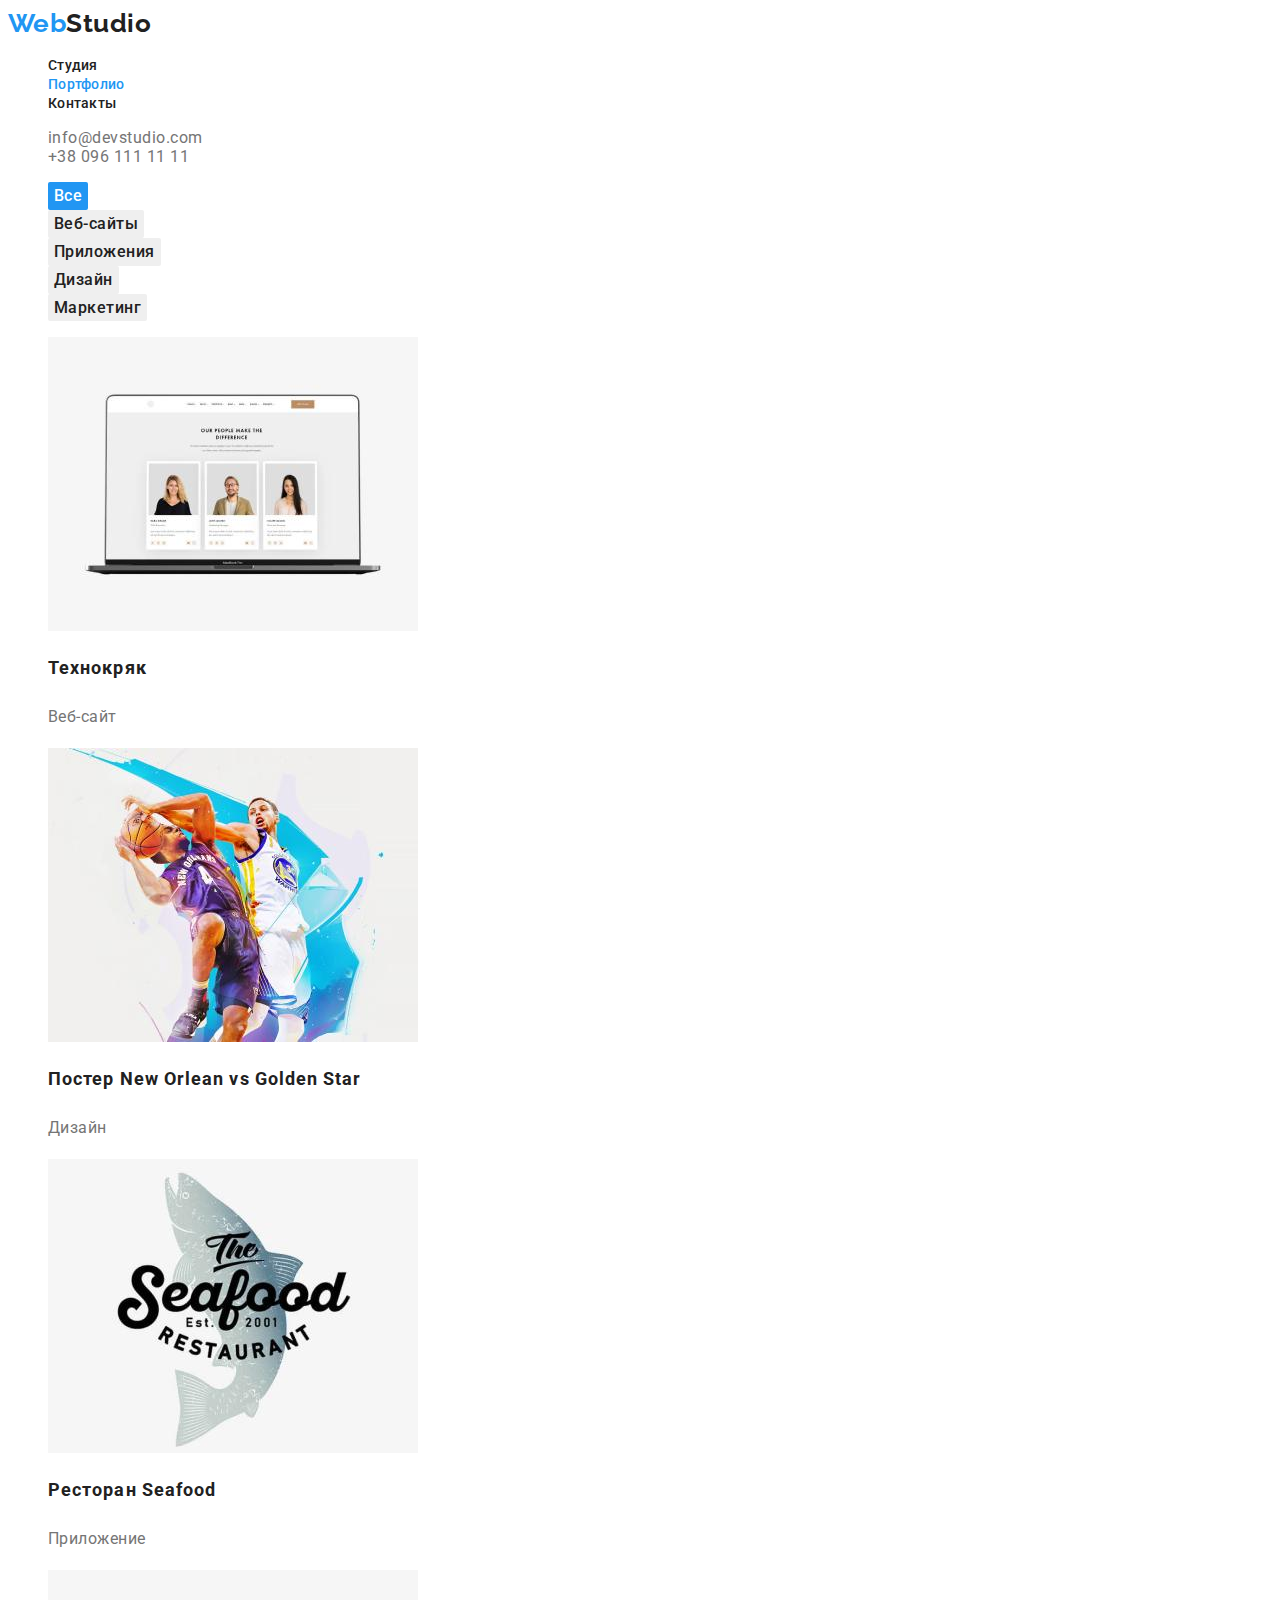
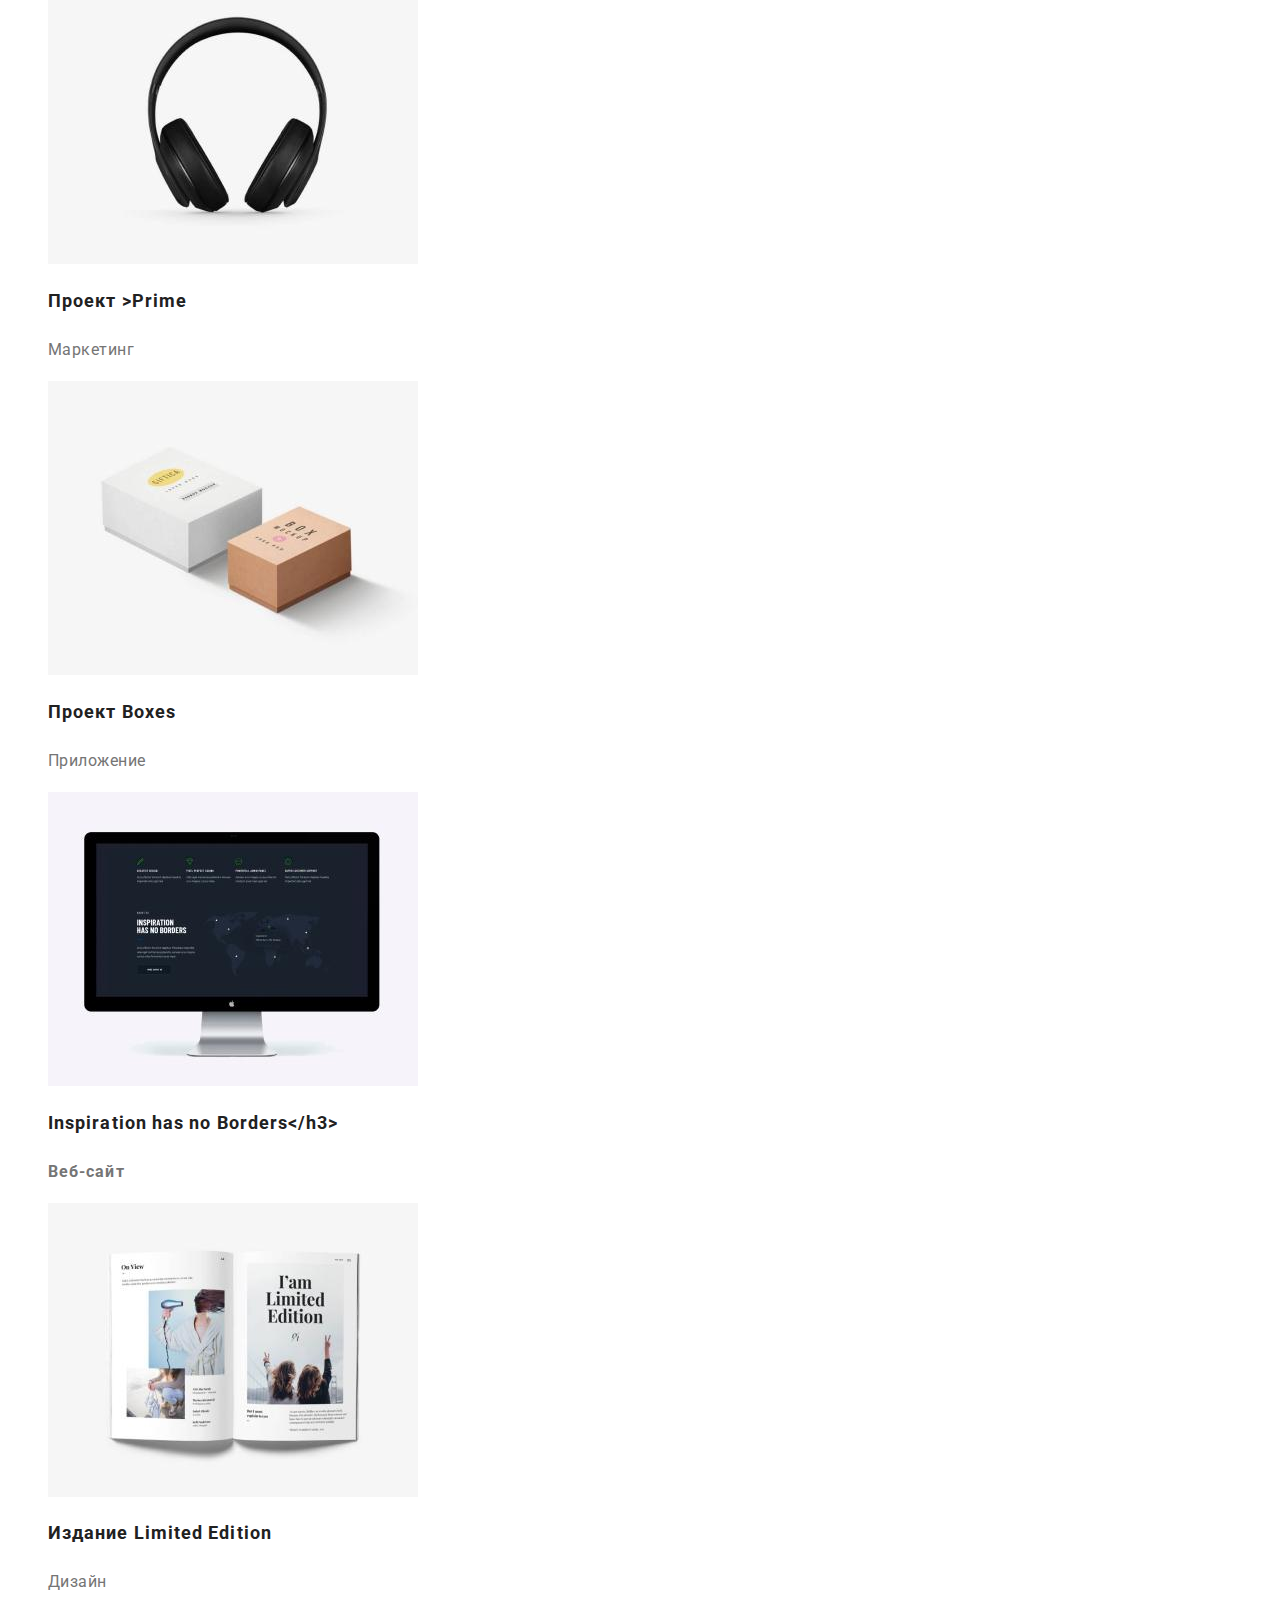
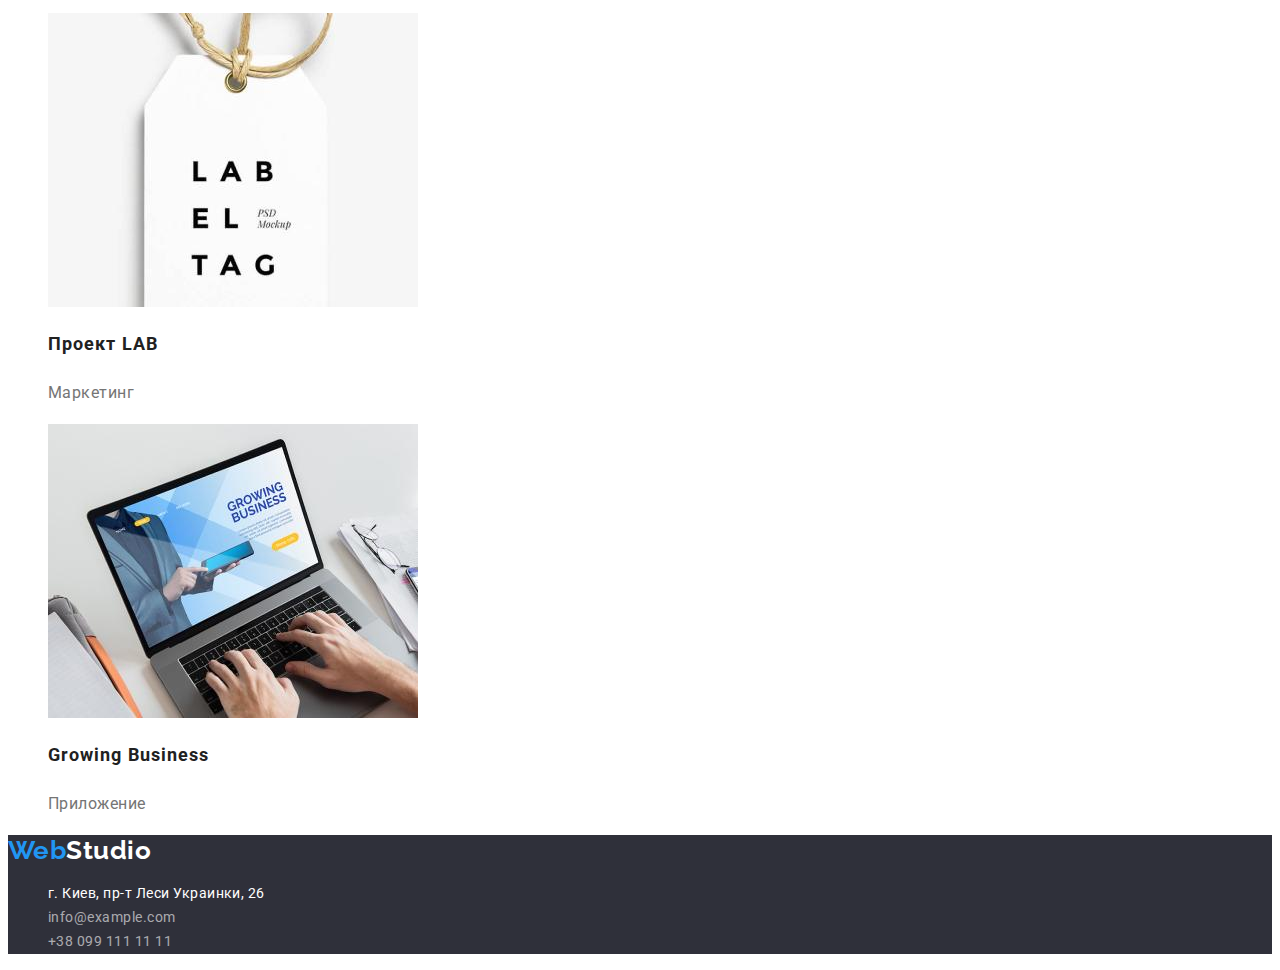
==== portfolio.html @ a2a0acbe "Add file to third project" ====
<!DOCTYPE html>
<html lang="ru">
<head>
    <meta charset="UTF-8">
    <meta http-equiv="X-UA-Compatible" content="IE=edge">
    <meta name="viewport" content="width=device-width, initial-scale=1.0">
    <title>Веб студия. Портфолио</title>
    <link rel="preconnect" href="https://fonts.googleapis.com">
    <link rel="preconnect" href="https://fonts.gstatic.com" crossorigin>
    <link href="https://fonts.googleapis.com/css2?family=Raleway:wght@700&family=Roboto:wght@400;500;700&display=swap" rel="stylesheet">
    <link rel="stylesheet" href="./css/styles.css">
</head>
<body>
    <header class="nav">
        <nav>
            <a class="logo-link link" href="./index.html" lang="en">Web<span class="logo-right-header">Studio</span></a>
            <ul class="nav-list list">
                <li class="nav-item"><a class="nav-link link" href="./index.html">Студия</a></li>
                <li class="nav-item"><a class="nav-link link current" href="./portfolio.html">Портфолио</a></li>
                <li class="nav-item"><a class="nav-link link" href="">Контакты</a></li>
            </ul>
            <ul class="contacts-list list">
                <li class="contacts-item"><a class="contacts-link link" href="mailto:info@devstudio.com">info@devstudio.com</a></li>
                <li class="contacts-item"><a class="contacts-link link" href="tel:+380961111111">+38 096 111 11 11</a></li>
            </ul>
        </nav>
    </header>
    <main>      
        <section class="projects">
            <h1 class="visually-hidden">Наши проекты</h2>
            <ul class="projects-filter-list list">
                <li class="projects-filter-item"><button class="projects-filter-btn current" type="button">Все</button></li>
                <li class="projects-filter-item"><button class="projects-filter-btn" type="button">Веб-сайты</button></li>
                <li class="projects-filter-item"><button class="projects-filter-btn" type="button">Приложения</button></li>
                <li class="projects-filter-item"><button class="projects-filter-btn" type="button">Дизайн</button></li>
                <li class="projects-filter-item"><button class="projects-filter-btn" type="button">Маркетинг</button></li>
            </ul>
            <ul class="projects-list list">
                <li class="projects-item">
                    <img src="./images/projects-01.jpg" alt="Технокряк" width="370">
                    <h2 class="projects-item-title">Технокряк</h3>
                    <p class="projects-item-content">Веб-сайт</p>
                </li>
                <li class="projects-item">
                    <img src="./images/projects-02.jpg" alt="Постер New Orlean vs Golden Star">
                    <h2 class="projects-item-title">Постер <span lang="en">New Orlean vs Golden Star</span></h3>
                    <p class="projects-item-content">Дизайн</p>
                </li>
                <li class="projects-item">
                    <img src="./images/projects-03.jpg" alt="Ресторан Seafood" width="370">
                    <h2 class="projects-item-title">Ресторан <span lang="en">Seafood</span></h3>
                    <p class="projects-item-content">Приложение</p>
                </li>
                <li class="projects-item">
                    <img src="./images/projects-04.jpg" alt="Проект Prime" width="370">
                    <h2 class="projects-item-title">Проект <span lang="en">>Prime</span></h3>
                    <p class="projects-item-content">Маркетинг</p>
                </li>
                <li class="projects-item">
                    <img src="./images/projects-05.jpg" alt="Проект Boxes" width="370">
                    <h2 class="projects-item-title">Проект <span lang="en">Boxes</span></h3>
                    <p class="projects-item-content">Приложение</p>
                </li>
                <li class="projects-item">
                    <img src="./images/projects-06.jpg" alt="Inspiration has no Borders" width="370">
                    <h2 class="projects-item-title"><span lang="en">Inspiration has no Borders<</span>/h3>
                    <p class="projects-item-content">Веб-сайт</p>
                </li>
                <li class="projects-item">
                    <img src="./images/projects-07.jpg" alt="Издание Limited Edition" width="370">
                    <h2 class="projects-item-title">Издание <span lang="en">Limited Edition</span></h3>
                    <p class="projects-item-content">Дизайн</p>
                </li>
                <li class="projects-item">
                    <img src="./images/projects-08.jpg" alt="Проект LAB" width="370">
                    <h2 class="projects-item-title">Проект <span lang="en">LAB</span></h3>
                    <p class="projects-item-content">Маркетинг</p>
                </li>
                <li class="projects-item">
                    <img src="./images/projects-09.jpg" alt="Growing Business" width="370">
                    <h2 class="projects-item-title"><span lang="en">Growing Business</span></h3>
                    <p class="projects-item-content">Приложение</p>
                </li>
            </ul>    
        </section>
    </main>
    <footer class="footer">
        <a class="footer-logo link" href="" lang="en">Web<span class="logo-right-footer">Studio</span></a>
        <address class="footer-contacts">
            <ul class="footer-list list">
                <li class="footer-item"><a class="footer-address link" href="https://goo.gl/maps/M67AdTq7nE6yMvPk6" target="_blank" rel="noopener noreferrer">г. Киев, пр-т Леси Украинки, 26</a></li>
                <li class="footer-item"><a class="footer-contact link" href="mailto:info@example.com">info@example.com</a></li>
                <li class="footer-item"><a class="footer-contact link" href="tel:+380991111111">+38 099 111 11 11</a></li>
            </ul>
        </address>
    </footer>
</body>
</html>
---- css/styles.css ----
/* -------------------GLOBAL------------------- */

:root {
    /* Text colors */
    --accent-color: #2196F3;
    --main-text-color: #212121;
    --second-text-color: #757575;
    --third-text-color: #FFFFFF;
    --fourth-text-color: rgba(255, 255, 255, 0.6);

    /* Block colors */
    --first-block-color: #2F303A;
    --second-block-color: #F5F4FA;
    --third-block-color: #FFFFFF;
}
body {
    font-family: "Roboto", sans-serif;
    flood-color: var(--main-text-color);
    background: var(--third-block-color);
    letter-spacing: 0.03em;
}

button {
    border: none;
    border-radius: 2px;
    cursor: pointer;
}

.link {
    text-decoration: none;
}

.list {
    list-style-type: none;
}

/* -------------------HEADER------------------- */

.logo-link {
    font-family: Raleway, sans-serif;    
    font-weight: 700;
    font-size: 26px;
    line-height: 1.19;
    color: var(--accent-color);
}

.logo-right-header {
    color: var(--main-text-color);
}

.nav-link {
    font-weight: 500;
    font-size: 14px;
    line-height: 1.14;
    letter-spacing: 0.02em;
    color: var(--main-text-color);
}

.nav-link.current {
    color: var(--accent-color);
}

.nav-link:hover,
.nav-link:focus,
.contacts-link:hover,
.contacts-link:focus {
    color: var(--accent-color);
}

.contacts-link {
    color: var(--second-text-color);
}

/* -------------------HERO------------------- */

.hero {
    background-color: var(--first-block-color);
}

.hero-title {    
    font-weight: 700;
    font-size: 44px;
    line-height: 1.36;
    text-align: center;
    letter-spacing: 0.06em;
    text-transform: uppercase;
    color: var(--third-text-color);
}

.hero-btn { 
    font-family: inherit;   
    font-weight: 700;
    font-size: 16px;
    line-height: 1.87;
    display: flex;
    align-items: center;
    text-align: center;
    letter-spacing: 0.06em;
    background-color: var(--accent-color);
    color: var(--third-text-color);
}

/* -------------------REASONS------------------- */

.visually-hidden {
    position: absolute;
    white-space: nowrap;
    width: 1px;
    height: 1px;
    overflow: hidden;
    border: 0;
    padding: 0;
    clip: rect(0 0 0 0);
    clip-path: inset(50%);
    margin: -1px;
  }

  .reason-title {
    font-weight: 700;
    font-size: 14px;
    line-height: 1.14;
    text-transform: uppercase;
    color: var(--main-text-color);
  }

  .reason-content {
    font-size: 14px;
    line-height: 1.71;
    color: var(--second-text-color);
  }

 /* -------------------WORKS------------------- */ 

 .works-title {
    font-weight: 700;
    font-size: 36px;
    line-height: 1.17;
    text-align: center;
    color: var(--main-text-color);
 }

 /* -------------------TEAM------------------- */ 

 .team {
     background-color: var(--second-block-color);
 }

 .team-item {
    background-color: var(--third-block-color);
 }

 .team-title {
    font-weight: 700;
    font-size: 36px;
    line-height: 1.17;
    text-align: center;
    color: var(--main-text-color);   
 }

 .team-person-name {
    font-weight: 500;
    font-size: 16px;
    line-height: 1.19;
    text-align: center;
    color: var(--main-text-color);
 }

.team-person-position {
    font-size: 16px;
    line-height: 1.19;
    text-align: center;
    color: var(--second-text-color);
} 

/* -------------------FOOTER------------------- */ 

.footer {
    background-color: var(--first-block-color);
}

.footer-logo {
    font-family: Raleway;
    font-weight: 700;
    font-size: 26px;
    line-height: 1.19;
    color: var(--accent-color);
}

.logo-right-footer {    
    color: var(--third-text-color);
}

.footer-contacts {
    font-style: inherit;
}

.footer-address {
    font-size: 14px;
    line-height: 1.71;
    color: var(--third-text-color);
}

.footer-contact {
    font-size: 14px;
    line-height: 1.71;
    color: var(--fourth-text-color);
}

.footer-address:hover,
.footer-address:focus,
.footer-contact:hover,
.footer-contact:focus {
    color: var(--accent-color);    
}


/* ==========page PORTFOLIO========== */

/* -------------------PROJECTS------------------- */ 

.projects-filter-btn {
    font-family: inherit;
    font-weight: 500;
    font-size: 16px;
    line-height: 1.62;
    letter-spacing: 0.03em;
    color: var(--main-text-color);
}

/* ВОПРОС: Не совсем понимаю, стоит ли это объеденить с нижним блоком,
    или так, как это немного другое - оставить отдельным блоком?  */
.projects-filter-btn.current {
    color: var(--third-text-color);
    background-color: var(--accent-color);
}

.projects-filter-btn:hover,
.projects-filter-btn:focus {
    color: var(--third-text-color);
    background-color: var(--accent-color);
}

.projects-item-title {
    font-weight: 700;
    font-size: 18px;
    line-height: 2.0;
    letter-spacing: 0.06em;
    color: var(--main-text-color);
}

.projects-item-content {
    font-size: 16px;
    line-height: 1.87;
    color: var(--second-text-color);
}
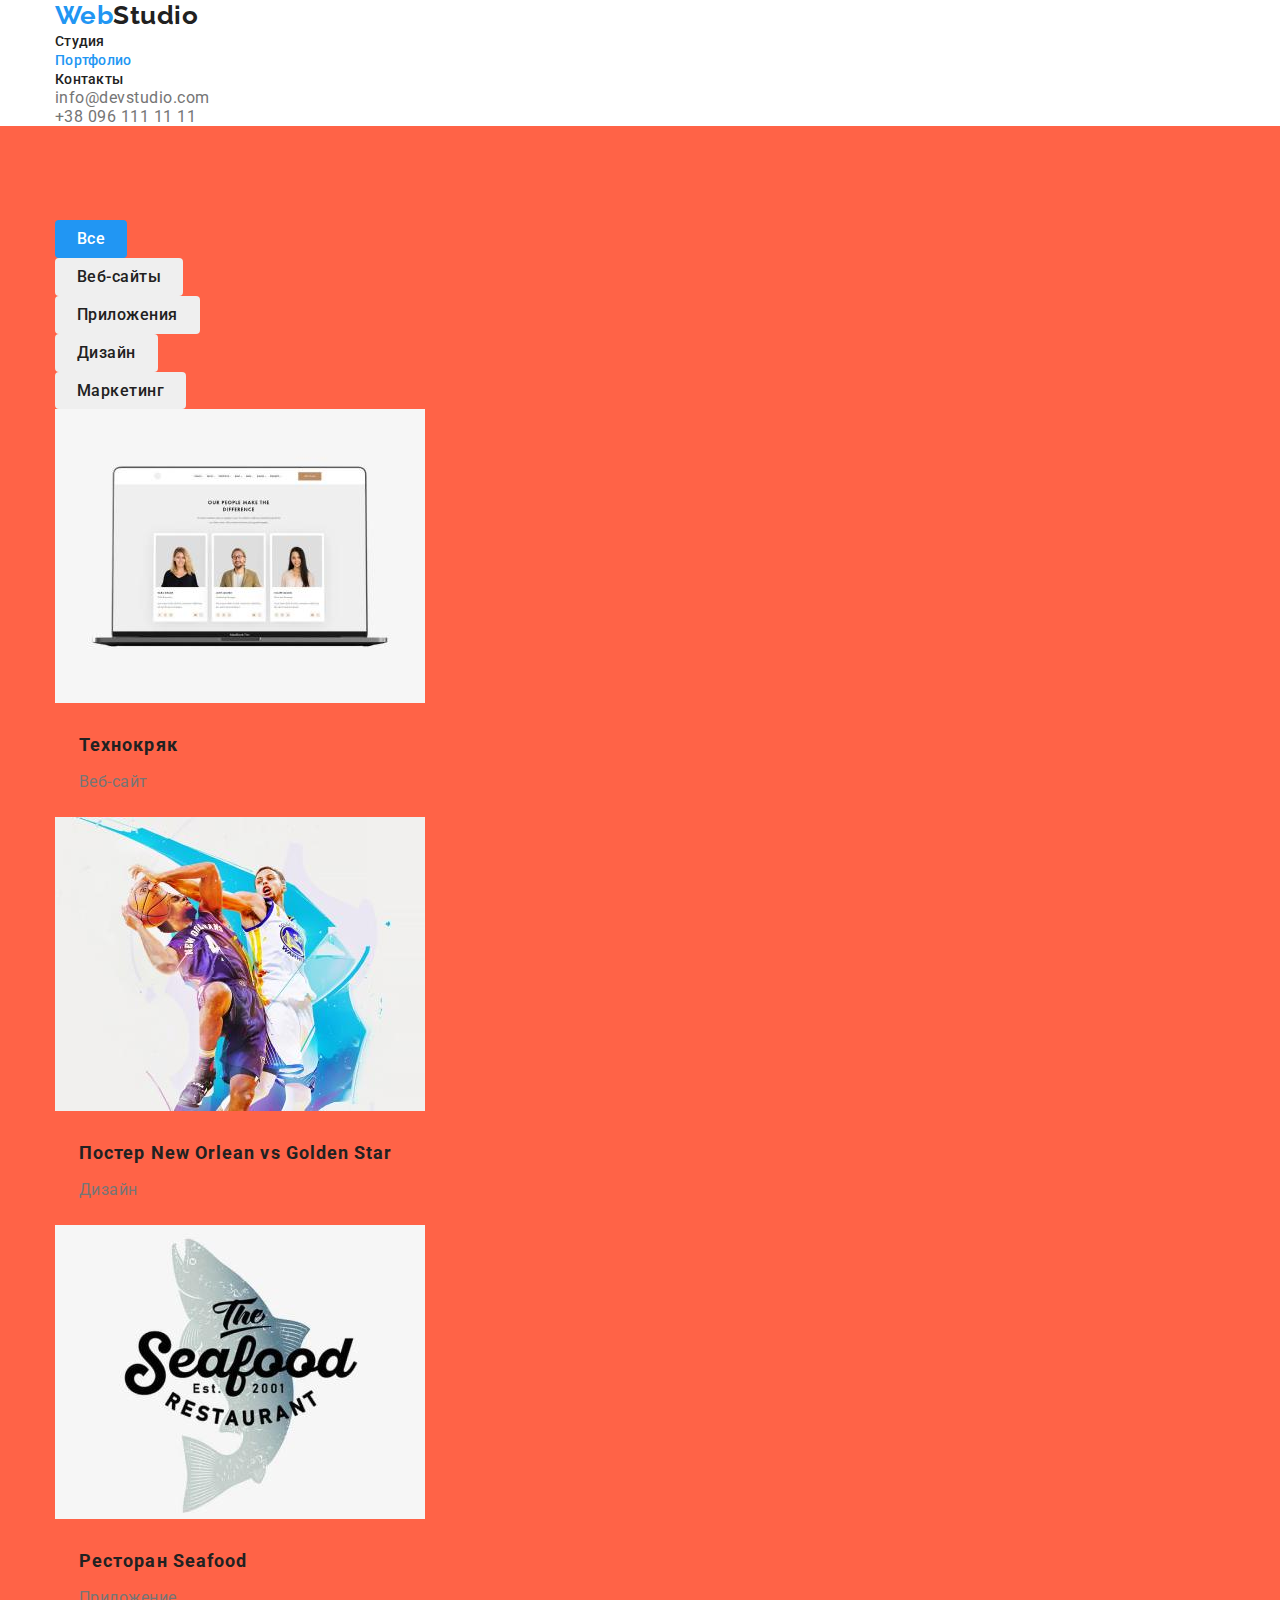
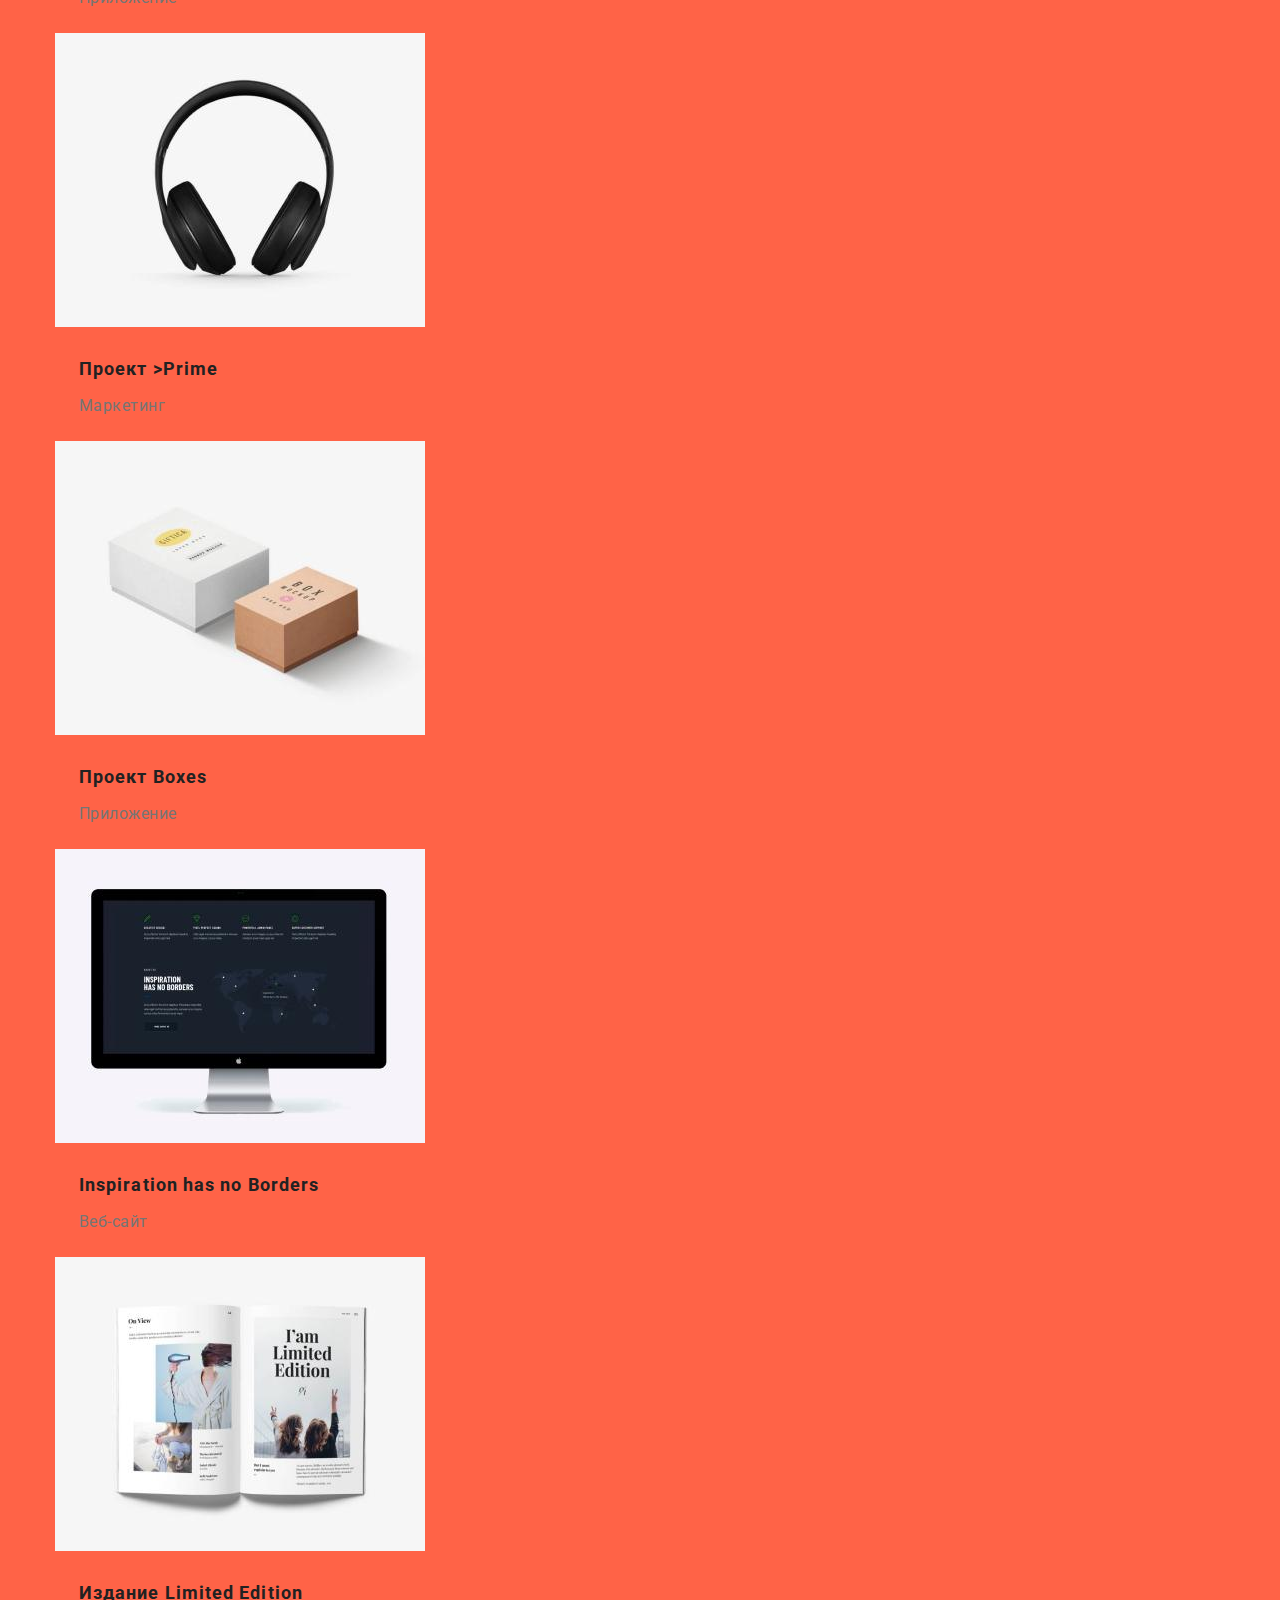
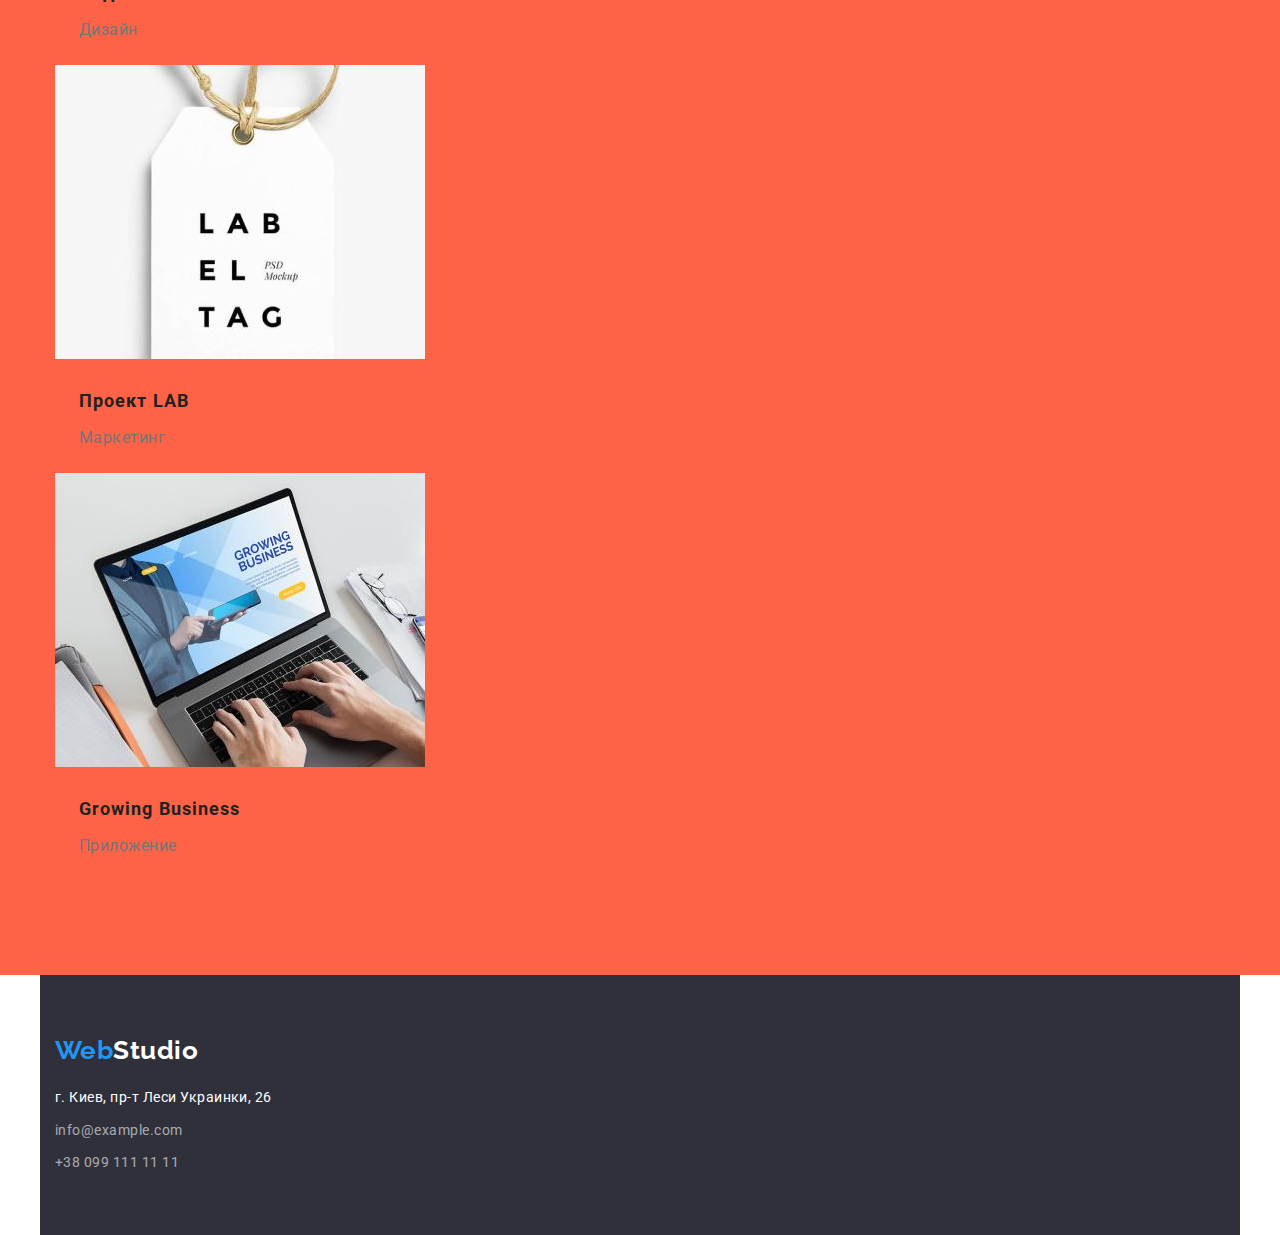
==== commit 3af2b5ea: "Doing homework 3" ====
--- a/portfolio.html
+++ b/portfolio.html
@@ -12,7 +12,7 @@
 </head>
 <body>
     <header class="nav">
-        <nav>
+        <nav class="container"> 
             <a class="logo-link link" href="./index.html" lang="en">Web<span class="logo-right-header">Studio</span></a>
             <ul class="nav-list list">
                 <li class="nav-item"><a class="nav-link link" href="./index.html">Студия</a></li>
@@ -26,65 +26,85 @@
         </nav>
     </header>
     <main>      
-        <section class="projects">
-            <h1 class="visually-hidden">Наши проекты</h2>
-            <ul class="projects-filter-list list">
-                <li class="projects-filter-item"><button class="projects-filter-btn current" type="button">Все</button></li>
-                <li class="projects-filter-item"><button class="projects-filter-btn" type="button">Веб-сайты</button></li>
-                <li class="projects-filter-item"><button class="projects-filter-btn" type="button">Приложения</button></li>
-                <li class="projects-filter-item"><button class="projects-filter-btn" type="button">Дизайн</button></li>
-                <li class="projects-filter-item"><button class="projects-filter-btn" type="button">Маркетинг</button></li>
-            </ul>
-            <ul class="projects-list list">
-                <li class="projects-item">
-                    <img src="./images/projects-01.jpg" alt="Технокряк" width="370">
-                    <h2 class="projects-item-title">Технокряк</h3>
-                    <p class="projects-item-content">Веб-сайт</p>
-                </li>
-                <li class="projects-item">
-                    <img src="./images/projects-02.jpg" alt="Постер New Orlean vs Golden Star">
-                    <h2 class="projects-item-title">Постер <span lang="en">New Orlean vs Golden Star</span></h3>
-                    <p class="projects-item-content">Дизайн</p>
-                </li>
-                <li class="projects-item">
-                    <img src="./images/projects-03.jpg" alt="Ресторан Seafood" width="370">
-                    <h2 class="projects-item-title">Ресторан <span lang="en">Seafood</span></h3>
-                    <p class="projects-item-content">Приложение</p>
-                </li>
-                <li class="projects-item">
-                    <img src="./images/projects-04.jpg" alt="Проект Prime" width="370">
-                    <h2 class="projects-item-title">Проект <span lang="en">>Prime</span></h3>
-                    <p class="projects-item-content">Маркетинг</p>
-                </li>
-                <li class="projects-item">
-                    <img src="./images/projects-05.jpg" alt="Проект Boxes" width="370">
-                    <h2 class="projects-item-title">Проект <span lang="en">Boxes</span></h3>
-                    <p class="projects-item-content">Приложение</p>
-                </li>
-                <li class="projects-item">
-                    <img src="./images/projects-06.jpg" alt="Inspiration has no Borders" width="370">
-                    <h2 class="projects-item-title"><span lang="en">Inspiration has no Borders<</span>/h3>
-                    <p class="projects-item-content">Веб-сайт</p>
-                </li>
-                <li class="projects-item">
-                    <img src="./images/projects-07.jpg" alt="Издание Limited Edition" width="370">
-                    <h2 class="projects-item-title">Издание <span lang="en">Limited Edition</span></h3>
-                    <p class="projects-item-content">Дизайн</p>
-                </li>
-                <li class="projects-item">
-                    <img src="./images/projects-08.jpg" alt="Проект LAB" width="370">
-                    <h2 class="projects-item-title">Проект <span lang="en">LAB</span></h3>
-                    <p class="projects-item-content">Маркетинг</p>
-                </li>
-                <li class="projects-item">
-                    <img src="./images/projects-09.jpg" alt="Growing Business" width="370">
-                    <h2 class="projects-item-title"><span lang="en">Growing Business</span></h3>
-                    <p class="projects-item-content">Приложение</p>
-                </li>
-            </ul>    
-        </section>
+        <section class="section">
+            <div class="container">
+                <h1 class="visually-hidden">Наши проекты</h1>
+                <ul class="projects-filter-list list">
+                    <li class="projects-filter-item"><button class="projects-filter-btn current" type="button">Все</button></li>
+                    <li class="projects-filter-item"><button class="projects-filter-btn" type="button">Веб-сайты</button></li>
+                    <li class="projects-filter-item"><button class="projects-filter-btn" type="button">Приложения</button></li>
+                    <li class="projects-filter-item"><button class="projects-filter-btn" type="button">Дизайн</button></li>
+                    <li class="projects-filter-item"><button class="projects-filter-btn" type="button">Маркетинг</button></li>
+                </ul>
+                <ul class="projects-list list">
+                    <li class="projects-item">
+                        <img src="./images/projects-01.jpg" alt="Технокряк" width="370">
+                        <div class="projects-item-text">
+                            <h2 class="projects-item-title">Технокряк</h2>
+                            <p class="projects-item-content">Веб-сайт</p>
+                        </div>        
+                    </li>
+                    <li class="projects-item">
+                        <img src="./images/projects-02.jpg" alt="Постер New Orlean vs Golden Star">
+                        <div class="projects-item-text">
+                            <h2 class="projects-item-title">Постер <span lang="en">New Orlean vs Golden Star</span></h2>
+                            <p class="projects-item-content">Дизайн</p>
+                        </div>
+                    </li>
+                    <li class="projects-item">
+                        <img src="./images/projects-03.jpg" alt="Ресторан Seafood" width="370">
+                        <div class="projects-item-text">
+                            <h2 class="projects-item-title">Ресторан <span lang="en">Seafood</span></h2>
+                            <p class="projects-item-content">Приложение</p>
+                        </div>
+                    </li>
+                    <li class="projects-item">
+                        <img src="./images/projects-04.jpg" alt="Проект Prime" width="370">
+                        <div class="projects-item-text">
+                            <h2 class="projects-item-title">Проект <span lang="en">>Prime</span></h2>
+                            <p class="projects-item-content">Маркетинг</p>
+                        </div>
+                    </li>
+                    <li class="projects-item">
+                        <img src="./images/projects-05.jpg" alt="Проект Boxes" width="370">
+                        <div class="projects-item-text">
+                            <h2 class="projects-item-title">Проект <span lang="en">Boxes</span></h2>
+                            <p class="projects-item-content">Приложение</p>
+                        </div>
+                    </li>
+                    <li class="projects-item">
+                        <img src="./images/projects-06.jpg" alt="Inspiration has no Borders" width="370">
+                        <div class="projects-item-text">
+                            <h2 class="projects-item-title"><span lang="en">Inspiration has no Borders</span></h2>
+                            <p class="projects-item-content">Веб-сайт</p>
+                        </div>
+                    </li>
+                    <li class="projects-item">
+                        <img src="./images/projects-07.jpg" alt="Издание Limited Edition" width="370">
+                        <div class="projects-item-text">
+                            <h2 class="projects-item-title">Издание <span lang="en">Limited Edition</span></h2>
+                            <p class="projects-item-content">Дизайн</p>
+                        </div>
+                    </li>
+                    <li class="projects-item">
+                        <img src="./images/projects-08.jpg" alt="Проект LAB" width="370">
+                        <div class="projects-item-text">
+                            <h2 class="projects-item-title">Проект <span lang="en">LAB</span></h2>
+                            <p class="projects-item-content">Маркетинг</p>
+                        </div>
+                    </li>
+                    <li class="projects-item">
+                        <img src="./images/projects-09.jpg" alt="Growing Business" width="370">
+                        <div class="projects-item-text">
+                            <h2 class="projects-item-title"><span lang="en">Growing Business</span></h2>
+                            <p class="projects-item-content">Приложение</p>
+                        </div>
+                    </li>
+                </ul>
+            </div>    
+        </section>            
     </main>
-    <footer class="footer">
+    <footer class="footer container">
         <a class="footer-logo link" href="" lang="en">Web<span class="logo-right-footer">Studio</span></a>
         <address class="footer-contacts">
             <ul class="footer-list list">
--- a/css/styles.css
+++ b/css/styles.css
@@ -1,4 +1,9 @@
 /* -------------------GLOBAL------------------- */
+/* 
+    Ширина основного блока (12 колонок) 1170
+    Ширина основного блока (2 колоноки) 1200
+
+ */
 
 :root {
     /* Text colors */
@@ -12,18 +17,43 @@
     --first-block-color: #2F303A;
     --second-block-color: #F5F4FA;
     --third-block-color: #FFFFFF;
-}
+
+    /* Container size */
+    --container-size: 1200px;
+    --container-padding: 15px;
+}
+
+html {
+    box-sizing: border-box;
+}
+
+*, 
+*::before, 
+*::after {
+    box-sizing: inherit;
+}
+
 body {
     font-family: "Roboto", sans-serif;
-    flood-color: var(--main-text-color);
+    /* flood-color: var(--main-text-color); */
+    color: var(--main-text-color);
     background: var(--third-block-color);
     letter-spacing: 0.03em;
+    margin: 0;
 }
 
 button {
     border: none;
-    border-radius: 2px;
+    border-radius: 4px;
     cursor: pointer;
+}
+h1, 
+h2, 
+h3, 
+ul, 
+p {
+    margin: 0;
+    padding: 0;
 }
 
 .link {
@@ -32,6 +62,39 @@
 
 .list {
     list-style-type: none;
+}
+
+.section {
+    padding-bottom: 94px;
+}
+
+/* ??? ГДЕ НА ПЕРВОЙ СТРАНИЦЕ ПЕРВЫЙ ЭЛЕМЕНТ (на второй все ок)?  */
+.section:first-child {
+    padding-top: 94px; 
+    background-color: tomato; /*ВРЕМЕННО*/  
+    /* outline: 1px solid tomato; */
+}
+
+/* .section:last-child {
+    background-color: var(--second-block-color);
+} */
+
+/* ??? ПОЧЕМУ ПРИ ТРЕХ ЭЛЕМЕНТАХ С КЛАССОМ .section, ЧТОБЫ ИЗМЕНИТЬ ФОН ТРЕТЬЕГО
+    НЕОБХОДИМО УКАЗЫВАТЬ ЧЕТВЕРТЫЙ ЭЛЕМЕНТ? ЧТО ЭТО ЗА ПЕРВЫЙ "ВИРТУАЛЬНЫЙ" .section? */
+.section:nth-child(4) {
+    background-color: aqua; /*ВРЕМЕННО*/   
+}
+
+.container > h2 {
+    margin-bottom: 50px;
+}
+
+.container {
+    margin-left: auto;
+    margin-right: auto;
+    width: var(--container-size);
+    padding-left: var(--container-padding);
+    padding-right: var(--container-padding);
 }
 
 /* -------------------HEADER------------------- */
@@ -49,11 +112,13 @@
 }
 
 .nav-link {
+    /* display: block; */
     font-weight: 500;
     font-size: 14px;
     line-height: 1.14;
     letter-spacing: 0.02em;
     color: var(--main-text-color);
+    /* padding: 32px 0; */
 }
 
 .nav-link.current {
@@ -75,16 +140,19 @@
 
 .hero {
     background-color: var(--first-block-color);
+    padding-top: 200px;
+    padding-bottom: 200px;
+    text-align: center;
 }
 
 .hero-title {    
     font-weight: 700;
     font-size: 44px;
     line-height: 1.36;
-    text-align: center;
     letter-spacing: 0.06em;
     text-transform: uppercase;
     color: var(--third-text-color);
+    margin-bottom: 30px;
 }
 
 .hero-btn { 
@@ -92,12 +160,17 @@
     font-weight: 700;
     font-size: 16px;
     line-height: 1.87;
-    display: flex;
-    align-items: center;
-    text-align: center;
     letter-spacing: 0.06em;
     background-color: var(--accent-color);
     color: var(--third-text-color);
+
+    min-width: 200px;
+    height: 50px;
+
+    padding-right: 32px;
+    padding-left: 32px;
+
+    box-shadow: 0px 4px 4px rgba(0, 0, 0, 0.15);
 }
 
 /* -------------------REASONS------------------- */
@@ -121,6 +194,7 @@
     line-height: 1.14;
     text-transform: uppercase;
     color: var(--main-text-color);
+    margin-bottom: 10px;
   }
 
   .reason-content {
@@ -140,11 +214,7 @@
  }
 
  /* -------------------TEAM------------------- */ 
-
- .team {
-     background-color: var(--second-block-color);
- }
-
+     
  .team-item {
     background-color: var(--third-block-color);
  }
@@ -176,6 +246,8 @@
 
 .footer {
     background-color: var(--first-block-color);
+    padding-top: 60px;
+    padding-bottom: 60px;
 }
 
 .footer-logo {
@@ -190,6 +262,10 @@
     color: var(--third-text-color);
 }
 
+.footer-list {
+    margin: 20px 0 0 0;
+}
+
 .footer-contacts {
     font-style: inherit;
 }
@@ -204,6 +280,10 @@
     font-size: 14px;
     line-height: 1.71;
     color: var(--fourth-text-color);
+}
+
+.footer-item:not(:last-child) {
+    margin-bottom: 9px;    
 }
 
 .footer-address:hover,
@@ -213,10 +293,13 @@
     color: var(--accent-color);    
 }
 
-
 /* ==========page PORTFOLIO========== */
 
 /* -------------------PROJECTS------------------- */ 
+
+.rojects-filter-list {
+    margin-bottom: 34px;
+}
 
 .projects-filter-btn {
     font-family: inherit;
@@ -225,19 +308,22 @@
     line-height: 1.62;
     letter-spacing: 0.03em;
     color: var(--main-text-color);
-}
-
-/* ВОПРОС: Не совсем понимаю, стоит ли это объеденить с нижним блоком,
-    или так, как это немного другое - оставить отдельным блоком?  */
-.projects-filter-btn.current {
-    color: var(--third-text-color);
-    background-color: var(--accent-color);
-}
-
+
+    padding-top: 6px;
+    padding-bottom: 6px;
+    padding-left: 22px;
+    padding-right: 22px;
+}
+
+.projects-filter-btn.current,
 .projects-filter-btn:hover,
 .projects-filter-btn:focus {
     color: var(--third-text-color);
     background-color: var(--accent-color);
+}
+
+.projects-item-text {
+    padding: 20px 24px;
 }
 
 .projects-item-title {
@@ -246,6 +332,8 @@
     line-height: 2.0;
     letter-spacing: 0.06em;
     color: var(--main-text-color);
+    margin-bottom: 4px;
+    
 }
 
 .projects-item-content {
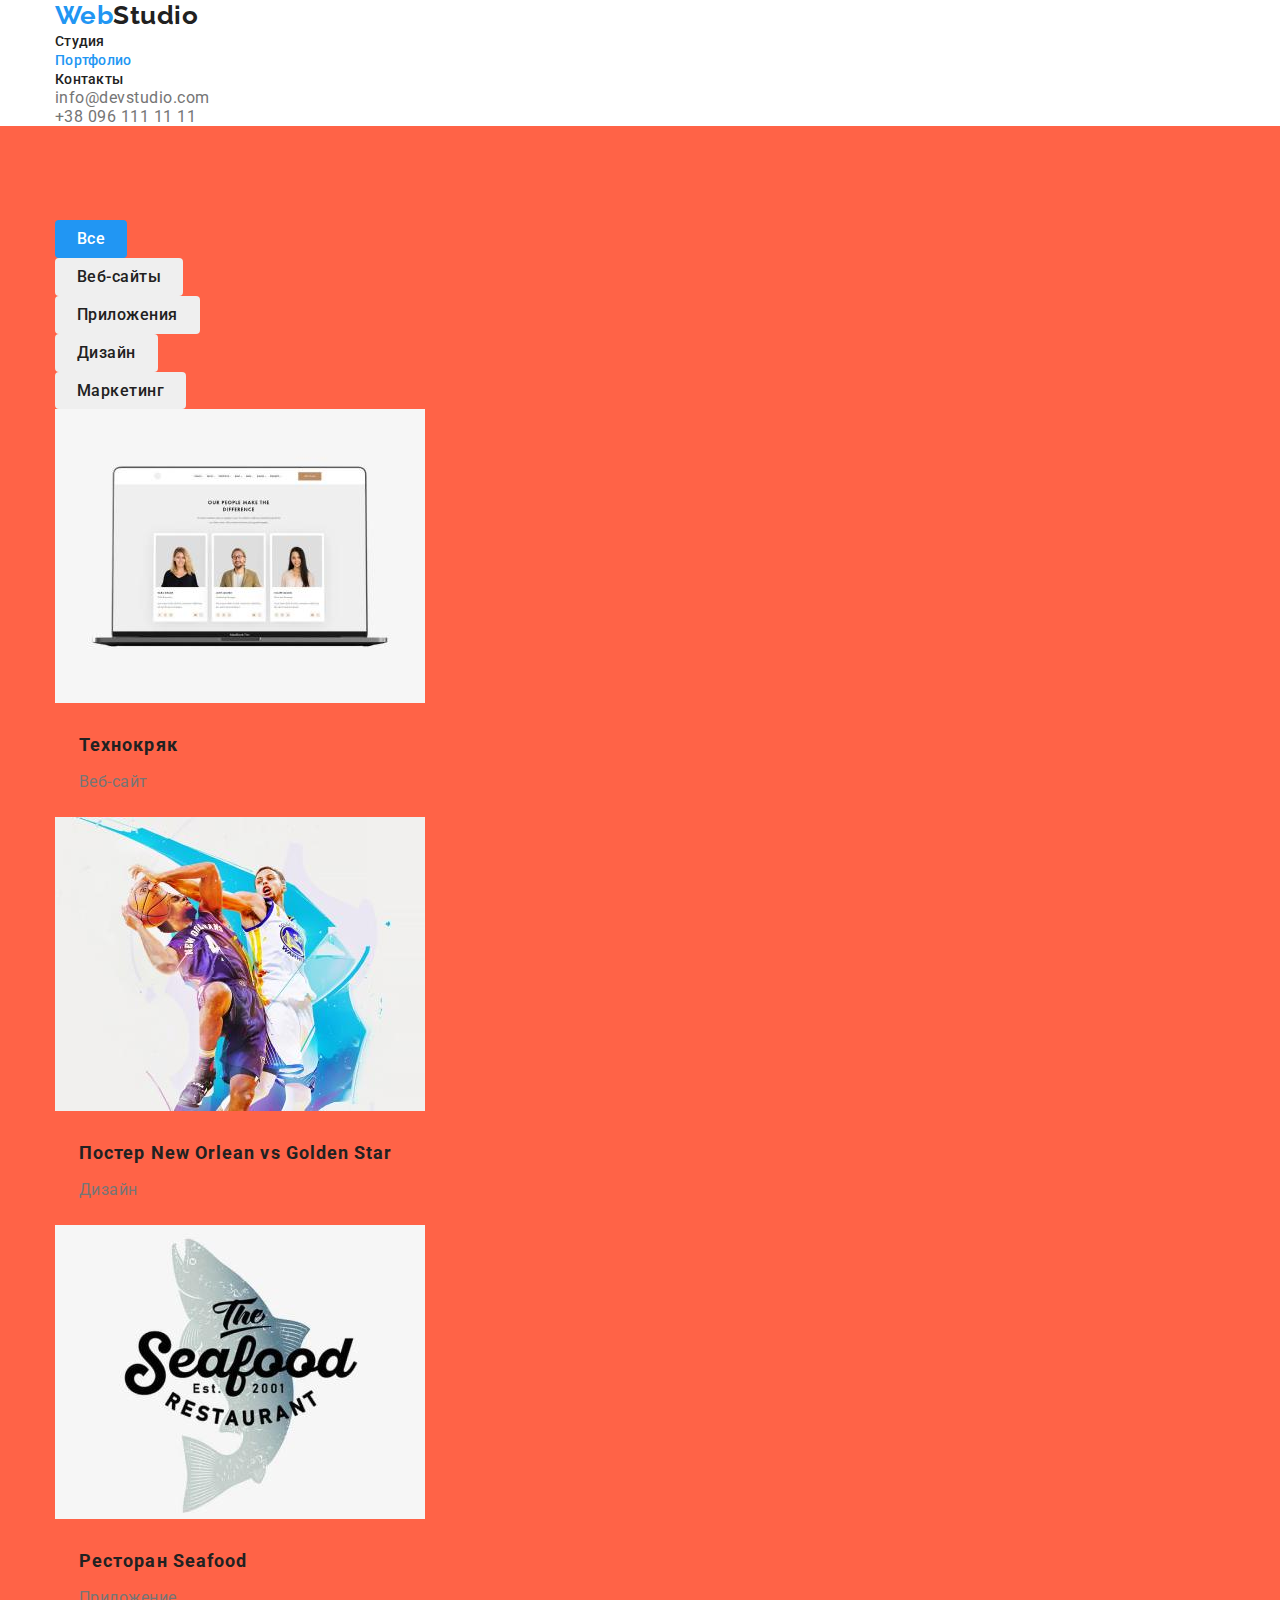
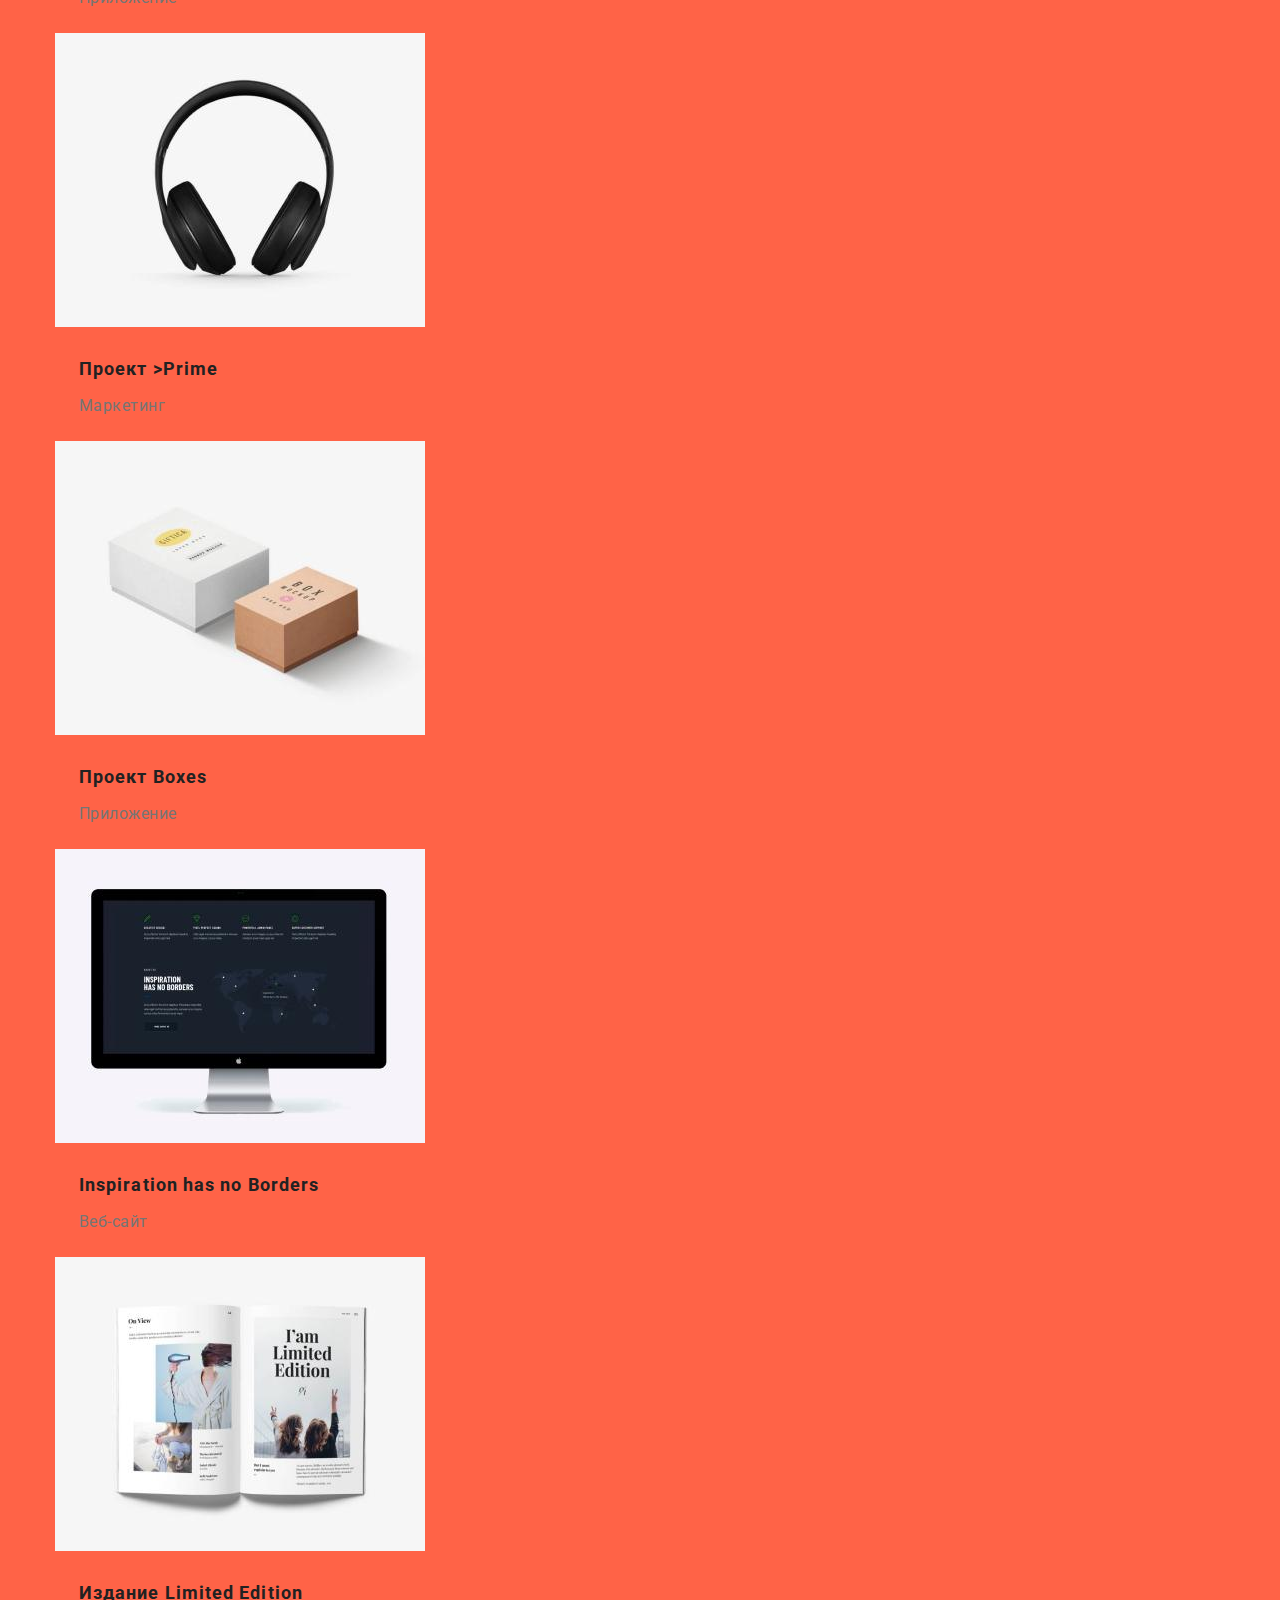
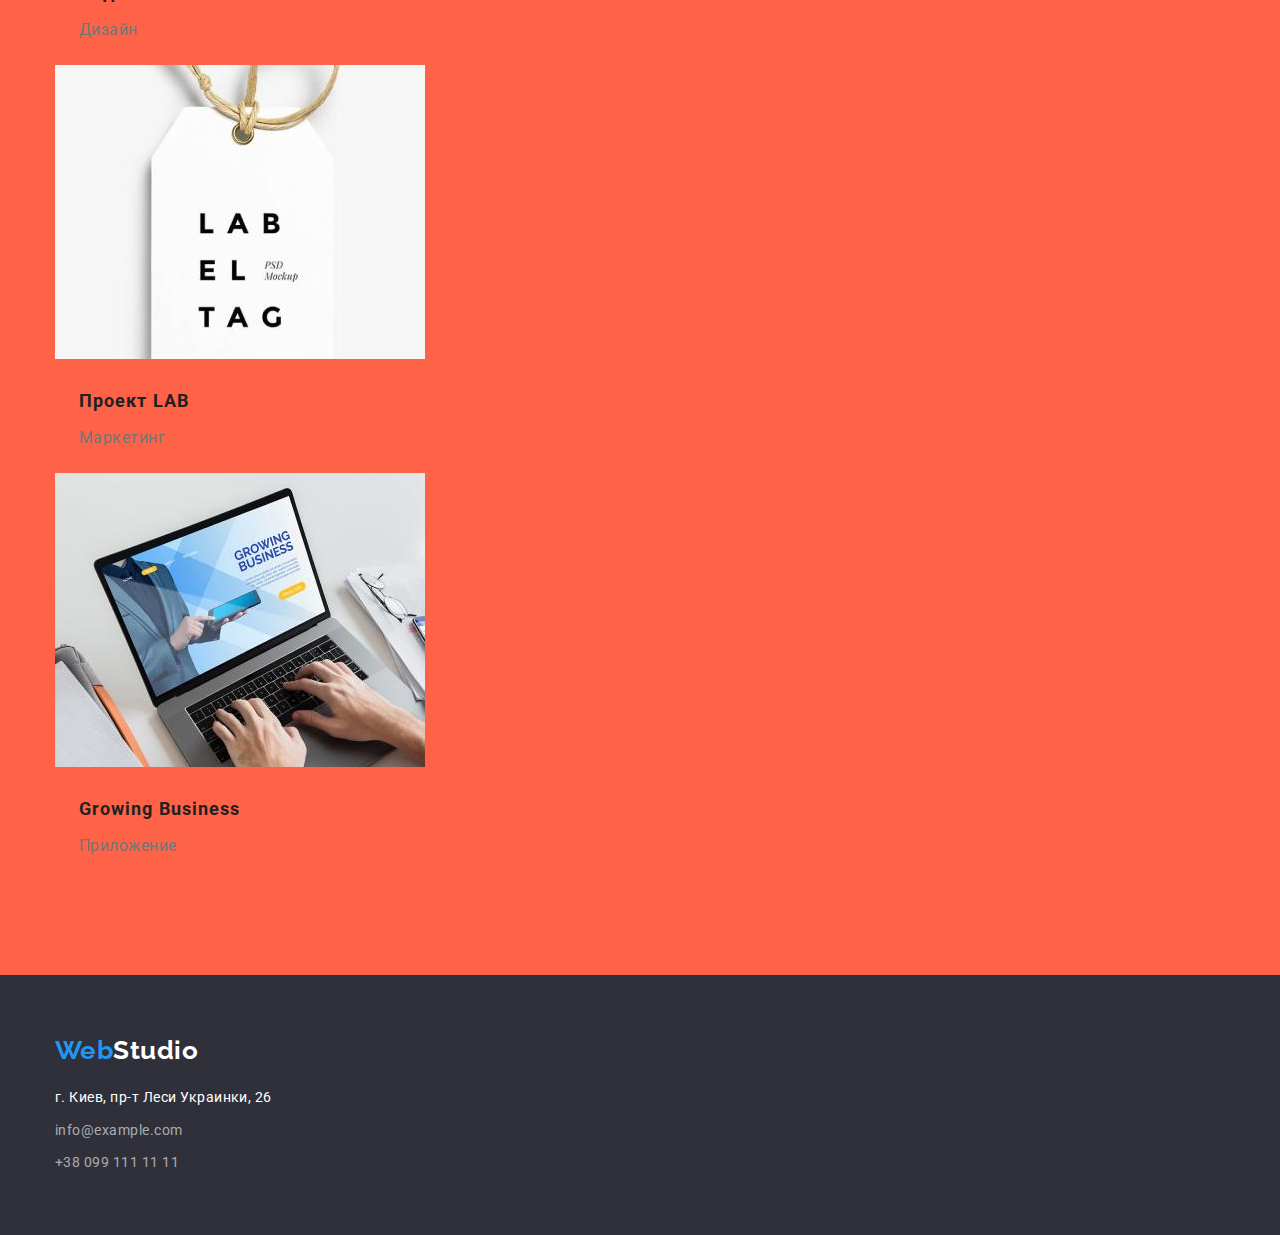
==== commit 822eda96: "Fix footer" ====
--- a/portfolio.html
+++ b/portfolio.html
@@ -104,15 +104,17 @@
             </div>    
         </section>            
     </main>
-    <footer class="footer container">
-        <a class="footer-logo link" href="" lang="en">Web<span class="logo-right-footer">Studio</span></a>
-        <address class="footer-contacts">
-            <ul class="footer-list list">
-                <li class="footer-item"><a class="footer-address link" href="https://goo.gl/maps/M67AdTq7nE6yMvPk6" target="_blank" rel="noopener noreferrer">г. Киев, пр-т Леси Украинки, 26</a></li>
-                <li class="footer-item"><a class="footer-contact link" href="mailto:info@example.com">info@example.com</a></li>
-                <li class="footer-item"><a class="footer-contact link" href="tel:+380991111111">+38 099 111 11 11</a></li>
-            </ul>
-        </address>
+    <footer class="footer">
+        <div class="container">
+            <a class="footer-logo link" href="" lang="en">Web<span class="logo-right-footer">Studio</span></a>
+            <address class="footer-contacts">
+                <ul class="footer-list list">
+                    <li class="footer-item"><a class="footer-address link" href="https://goo.gl/maps/M67AdTq7nE6yMvPk6" target="_blank" rel="noopener noreferrer">г. Киев, пр-т Леси Украинки, 26</a></li>
+                    <li class="footer-item"><a class="footer-contact link" href="mailto:info@example.com">info@example.com</a></li>
+                    <li class="footer-item"><a class="footer-contact link" href="tel:+380991111111">+38 099 111 11 11</a></li>
+                </ul>
+            </address>
+        </div>
     </footer>
 </body>
 </html>--- a/css/styles.css
+++ b/css/styles.css
@@ -1,9 +1,4 @@
 /* -------------------GLOBAL------------------- */
-/* 
-    Ширина основного блока (12 колонок) 1170
-    Ширина основного блока (2 колоноки) 1200
-
- */
 
 :root {
     /* Text colors */
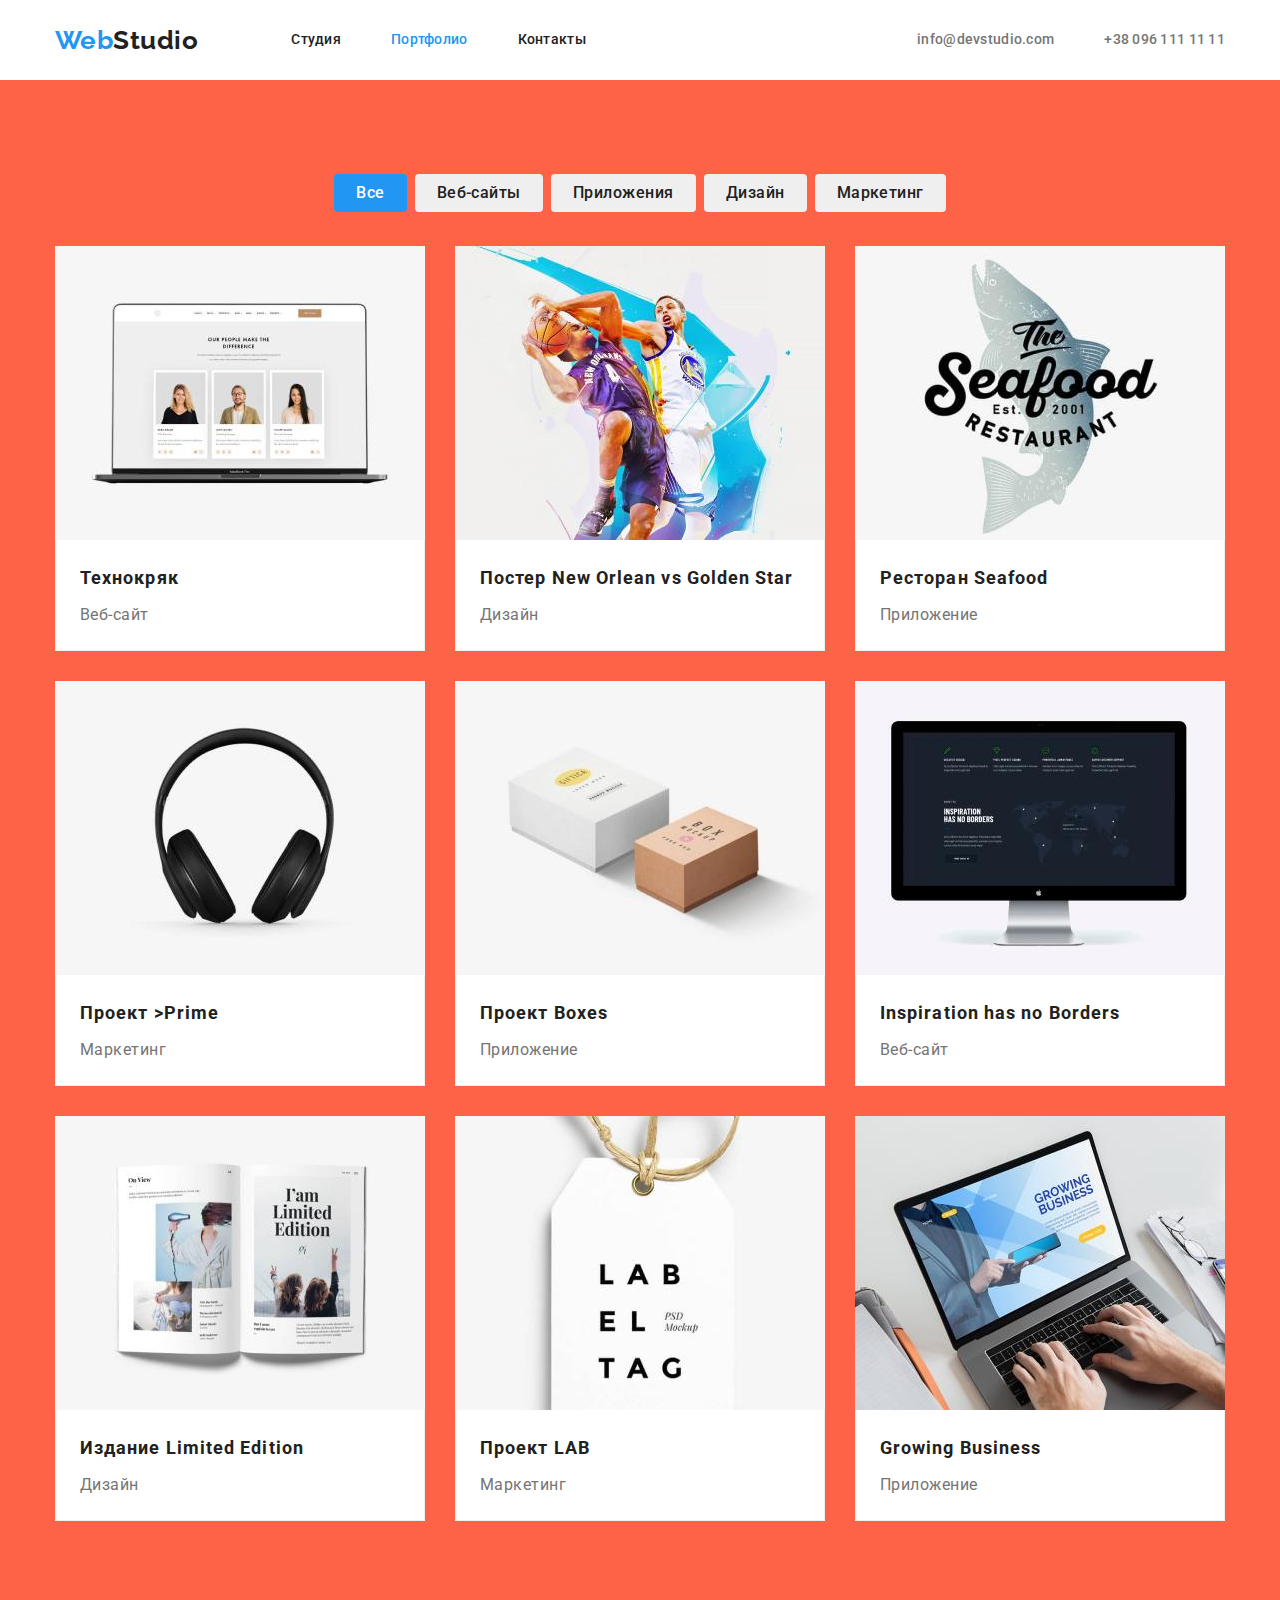
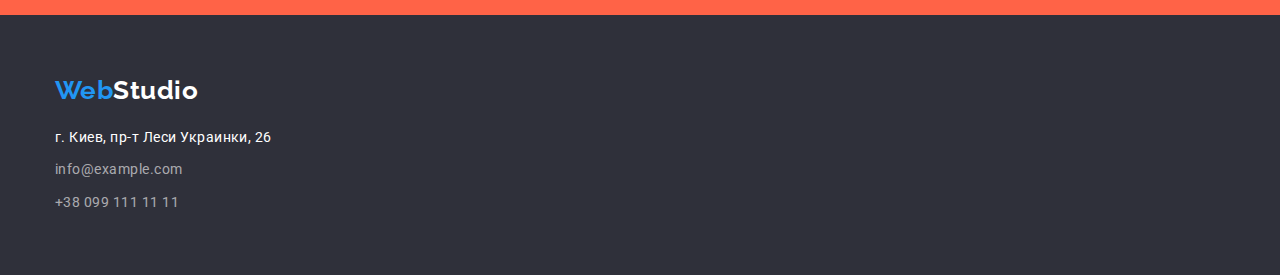
==== commit aa0feb24: "Add flex" ====
--- a/portfolio.html
+++ b/portfolio.html
@@ -38,63 +38,63 @@
                 </ul>
                 <ul class="projects-list list">
                     <li class="projects-item">
-                        <img src="./images/projects-01.jpg" alt="Технокряк" width="370">
+                        <img class="project-image" src="./images/projects-01.jpg" alt="Технокряк" width="370">
                         <div class="projects-item-text">
                             <h2 class="projects-item-title">Технокряк</h2>
                             <p class="projects-item-content">Веб-сайт</p>
                         </div>        
                     </li>
                     <li class="projects-item">
-                        <img src="./images/projects-02.jpg" alt="Постер New Orlean vs Golden Star">
+                        <img class="project-image" src="./images/projects-02.jpg" alt="Постер New Orlean vs Golden Star">
                         <div class="projects-item-text">
                             <h2 class="projects-item-title">Постер <span lang="en">New Orlean vs Golden Star</span></h2>
                             <p class="projects-item-content">Дизайн</p>
                         </div>
                     </li>
                     <li class="projects-item">
-                        <img src="./images/projects-03.jpg" alt="Ресторан Seafood" width="370">
+                        <img class="project-image" src="./images/projects-03.jpg" alt="Ресторан Seafood" width="370">
                         <div class="projects-item-text">
                             <h2 class="projects-item-title">Ресторан <span lang="en">Seafood</span></h2>
                             <p class="projects-item-content">Приложение</p>
                         </div>
                     </li>
                     <li class="projects-item">
-                        <img src="./images/projects-04.jpg" alt="Проект Prime" width="370">
+                        <img class="project-image" src="./images/projects-04.jpg" alt="Проект Prime" width="370">
                         <div class="projects-item-text">
                             <h2 class="projects-item-title">Проект <span lang="en">>Prime</span></h2>
                             <p class="projects-item-content">Маркетинг</p>
                         </div>
                     </li>
                     <li class="projects-item">
-                        <img src="./images/projects-05.jpg" alt="Проект Boxes" width="370">
+                        <img class="project-image" src="./images/projects-05.jpg" alt="Проект Boxes" width="370">
                         <div class="projects-item-text">
                             <h2 class="projects-item-title">Проект <span lang="en">Boxes</span></h2>
                             <p class="projects-item-content">Приложение</p>
                         </div>
                     </li>
                     <li class="projects-item">
-                        <img src="./images/projects-06.jpg" alt="Inspiration has no Borders" width="370">
+                        <img class="project-image" src="./images/projects-06.jpg" alt="Inspiration has no Borders" width="370">
                         <div class="projects-item-text">
                             <h2 class="projects-item-title"><span lang="en">Inspiration has no Borders</span></h2>
                             <p class="projects-item-content">Веб-сайт</p>
                         </div>
                     </li>
                     <li class="projects-item">
-                        <img src="./images/projects-07.jpg" alt="Издание Limited Edition" width="370">
+                        <img class="project-image" src="./images/projects-07.jpg" alt="Издание Limited Edition" width="370">
                         <div class="projects-item-text">
                             <h2 class="projects-item-title">Издание <span lang="en">Limited Edition</span></h2>
                             <p class="projects-item-content">Дизайн</p>
                         </div>
                     </li>
                     <li class="projects-item">
-                        <img src="./images/projects-08.jpg" alt="Проект LAB" width="370">
+                        <img class="project-image" src="./images/projects-08.jpg" alt="Проект LAB" width="370">
                         <div class="projects-item-text">
                             <h2 class="projects-item-title">Проект <span lang="en">LAB</span></h2>
                             <p class="projects-item-content">Маркетинг</p>
                         </div>
                     </li>
                     <li class="projects-item">
-                        <img src="./images/projects-09.jpg" alt="Growing Business" width="370">
+                        <img class="project-image" src="./images/projects-09.jpg" alt="Growing Business" width="370">
                         <div class="projects-item-text">
                             <h2 class="projects-item-title"><span lang="en">Growing Business</span></h2>
                             <p class="projects-item-content">Приложение</p>
--- a/css/styles.css
+++ b/css/styles.css
@@ -1,73 +1,76 @@
 /* -------------------GLOBAL------------------- */
 
 :root {
-    /* Text colors */
-    --accent-color: #2196F3;
-    --main-text-color: #212121;
-    --second-text-color: #757575;
-    --third-text-color: #FFFFFF;
-    --fourth-text-color: rgba(255, 255, 255, 0.6);
-
-    /* Block colors */
-    --first-block-color: #2F303A;
-    --second-block-color: #F5F4FA;
-    --third-block-color: #FFFFFF;
-
-    /* Container size */
-    --container-size: 1200px;
-    --container-padding: 15px;
+  /* Text colors */
+  --accent-color: #2196f3;
+  --main-text-color: #212121;
+  --second-text-color: #757575;
+  --third-text-color: #ffffff;
+  --fourth-text-color: rgba(255, 255, 255, 0.6);
+
+  /* Block colors */
+  --first-block-color: #2f303a;
+  --second-block-color: #f5f4fa;
+  --third-block-color: #ffffff;
+
+  /* Border colors */
+  --boder-color: #eeeeee;
+
+  /* Container size */
+  --container-size: 1200px;
+  --container-padding: 15px;
 }
 
 html {
-    box-sizing: border-box;
-}
-
-*, 
-*::before, 
+  box-sizing: border-box;
+}
+
+*,
+*::before,
 *::after {
-    box-sizing: inherit;
+  box-sizing: inherit;
 }
 
 body {
-    font-family: "Roboto", sans-serif;
-    /* flood-color: var(--main-text-color); */
-    color: var(--main-text-color);
-    background: var(--third-block-color);
-    letter-spacing: 0.03em;
-    margin: 0;
+  font-family: 'Roboto', sans-serif;
+  /* flood-color: var(--main-text-color); */
+  color: var(--main-text-color);
+  background: var(--third-block-color);
+  letter-spacing: 0.03em;
+  margin: 0;
 }
 
 button {
-    border: none;
-    border-radius: 4px;
-    cursor: pointer;
-}
-h1, 
-h2, 
-h3, 
-ul, 
+  border: none;
+  border-radius: 4px;
+  cursor: pointer;
+}
+h1,
+h2,
+h3,
+ul,
 p {
-    margin: 0;
-    padding: 0;
+  margin: 0;
+  padding: 0;
 }
 
 .link {
-    text-decoration: none;
+  text-decoration: none;
 }
 
 .list {
-    list-style-type: none;
+  list-style-type: none;
 }
 
 .section {
-    padding-bottom: 94px;
+  padding-bottom: 94px;
 }
 
 /* ??? ГДЕ НА ПЕРВОЙ СТРАНИЦЕ ПЕРВЫЙ ЭЛЕМЕНТ (на второй все ок)?  */
 .section:first-child {
-    padding-top: 94px; 
-    background-color: tomato; /*ВРЕМЕННО*/  
-    /* outline: 1px solid tomato; */
+  padding-top: 94px;
+  background-color: tomato; /*ВРЕМЕННО*/
+  /* outline: 1px solid tomato; */
 }
 
 /* .section:last-child {
@@ -77,262 +80,367 @@
 /* ??? ПОЧЕМУ ПРИ ТРЕХ ЭЛЕМЕНТАХ С КЛАССОМ .section, ЧТОБЫ ИЗМЕНИТЬ ФОН ТРЕТЬЕГО
     НЕОБХОДИМО УКАЗЫВАТЬ ЧЕТВЕРТЫЙ ЭЛЕМЕНТ? ЧТО ЭТО ЗА ПЕРВЫЙ "ВИРТУАЛЬНЫЙ" .section? */
 .section:nth-child(4) {
-    background-color: aqua; /*ВРЕМЕННО*/   
+  background-color: aqua; /*ВРЕМЕННО*/
 }
 
 .container > h2 {
-    margin-bottom: 50px;
+  margin-bottom: 50px;
 }
 
 .container {
-    margin-left: auto;
-    margin-right: auto;
-    width: var(--container-size);
-    padding-left: var(--container-padding);
-    padding-right: var(--container-padding);
+  margin-left: auto;
+  margin-right: auto;
+  width: var(--container-size);
+  padding-left: var(--container-padding);
+  padding-right: var(--container-padding);
 }
 
 /* -------------------HEADER------------------- */
 
+.nav .container {
+  display: flex;
+  align-items: center;
+}
+
 .logo-link {
-    font-family: Raleway, sans-serif;    
-    font-weight: 700;
-    font-size: 26px;
-    line-height: 1.19;
-    color: var(--accent-color);
+  margin-right: 93px;
+  font-family: Raleway, sans-serif;
+  font-weight: 700;
+  font-size: 26px;
+  line-height: 1.19;
+  color: var(--accent-color);
 }
 
 .logo-right-header {
-    color: var(--main-text-color);
+  color: var(--main-text-color);
+}
+
+.nav-list {
+  display: flex;
+}
+
+.nav-item:not(:last-child) {
+  margin-right: 50px;
 }
 
 .nav-link {
-    /* display: block; */
-    font-weight: 500;
-    font-size: 14px;
-    line-height: 1.14;
-    letter-spacing: 0.02em;
-    color: var(--main-text-color);
-    /* padding: 32px 0; */
+  display: block;
+  font-weight: 500;
+  font-size: 14px;
+  line-height: 1.14;
+  letter-spacing: 0.02em;
+  color: var(--main-text-color);
+  padding: 32px 0;
 }
 
 .nav-link.current {
-    color: var(--accent-color);
+  color: var(--accent-color);
 }
 
 .nav-link:hover,
 .nav-link:focus,
 .contacts-link:hover,
 .contacts-link:focus {
-    color: var(--accent-color);
+  color: var(--accent-color);
+}
+
+.contacts-list {
+  display: flex;
+  margin-left: auto;
+}
+
+.contacts-item:not(:last-child) {
+  margin-right: 50px;
 }
 
 .contacts-link {
-    color: var(--second-text-color);
+  display: block;
+  padding-top: 32px;
+  padding-bottom: 32px;
+  font-weight: 500;
+  font-size: 14px;
+  line-height: 1.14;
+  letter-spacing: 0.02em;
+  color: var(--second-text-color);
 }
 
 /* -------------------HERO------------------- */
 
 .hero {
-    background-color: var(--first-block-color);
-    padding-top: 200px;
-    padding-bottom: 200px;
-    text-align: center;
-}
-
-.hero-title {    
-    font-weight: 700;
-    font-size: 44px;
-    line-height: 1.36;
-    letter-spacing: 0.06em;
-    text-transform: uppercase;
-    color: var(--third-text-color);
-    margin-bottom: 30px;
-}
-
-.hero-btn { 
-    font-family: inherit;   
-    font-weight: 700;
-    font-size: 16px;
-    line-height: 1.87;
-    letter-spacing: 0.06em;
-    background-color: var(--accent-color);
-    color: var(--third-text-color);
-
-    min-width: 200px;
-    height: 50px;
-
-    padding-right: 32px;
-    padding-left: 32px;
-
-    box-shadow: 0px 4px 4px rgba(0, 0, 0, 0.15);
+  background-color: var(--first-block-color);
+  padding-top: 200px;
+  padding-bottom: 200px;
+  text-align: center;
+}
+
+.hero-title {
+  font-weight: 700;
+  font-size: 44px;
+  line-height: 1.36;
+  letter-spacing: 0.06em;
+  text-transform: uppercase;
+  color: var(--third-text-color);
+  margin-bottom: 30px;
+}
+
+.hero-btn {
+  font-family: inherit;
+  font-weight: 700;
+  font-size: 16px;
+  line-height: 1.87;
+  letter-spacing: 0.06em;
+  background-color: var(--accent-color);
+  color: var(--third-text-color);
+
+  min-width: 200px;
+  height: 50px;
+
+  padding-right: 32px;
+  padding-left: 32px;
+
+  box-shadow: 0px 4px 4px rgba(0, 0, 0, 0.15);
 }
 
 /* -------------------REASONS------------------- */
 
 .visually-hidden {
-    position: absolute;
-    white-space: nowrap;
-    width: 1px;
-    height: 1px;
-    overflow: hidden;
-    border: 0;
-    padding: 0;
-    clip: rect(0 0 0 0);
-    clip-path: inset(50%);
-    margin: -1px;
-  }
-
-  .reason-title {
-    font-weight: 700;
-    font-size: 14px;
-    line-height: 1.14;
-    text-transform: uppercase;
-    color: var(--main-text-color);
-    margin-bottom: 10px;
-  }
-
-  .reason-content {
-    font-size: 14px;
-    line-height: 1.71;
-    color: var(--second-text-color);
-  }
-
- /* -------------------WORKS------------------- */ 
-
- .works-title {
-    font-weight: 700;
-    font-size: 36px;
-    line-height: 1.17;
-    text-align: center;
-    color: var(--main-text-color);
- }
-
- /* -------------------TEAM------------------- */ 
-     
- .team-item {
-    background-color: var(--third-block-color);
- }
-
- .team-title {
-    font-weight: 700;
-    font-size: 36px;
-    line-height: 1.17;
-    text-align: center;
-    color: var(--main-text-color);   
- }
-
- .team-person-name {
-    font-weight: 500;
-    font-size: 16px;
-    line-height: 1.19;
-    text-align: center;
-    color: var(--main-text-color);
- }
+  position: absolute;
+  white-space: nowrap;
+  width: 1px;
+  height: 1px;
+  overflow: hidden;
+  border: 0;
+  padding: 0;
+  clip: rect(0 0 0 0);
+  clip-path: inset(50%);
+  margin: -1px;
+}
+
+.reasons-list {
+  display: flex;
+  flex-wrap: wrap;
+  margin-left: -30px;
+  margin-top: -30px;
+}
+
+.reason-item {
+  margin-top: 30px;
+  margin-left: 30px;
+  flex-basis: calc((100% - 4 * 30px) / 4);
+}
+
+.reason-title {
+  font-weight: 700;
+  font-size: 14px;
+  line-height: 1.14;
+  text-transform: uppercase;
+  color: var(--main-text-color);
+  margin-bottom: 10px;
+}
+
+.reason-content {
+  font-size: 14px;
+  line-height: 1.71;
+  color: var(--second-text-color);
+}
+
+/* -------------------WORKS------------------- */
+
+.works-title {
+  font-weight: 700;
+  font-size: 36px;
+  line-height: 1.17;
+  text-align: center;
+  color: var(--main-text-color);
+}
+
+.works-list {
+  display: flex;
+  flex-wrap: wrap;
+  margin-top: -30px;
+  margin-left: -30px;
+}
+
+.works-item {
+  margin-top: 30px;
+  margin-left: 30px;
+  flex-basis: ((100% - 3 * 30px) / 3);
+}
+
+/* -------------------TEAM------------------- */
+
+.team-item {
+  background-color: var(--third-block-color);
+}
+
+.team-title {
+  font-weight: 700;
+  font-size: 36px;
+  line-height: 1.17;
+  text-align: center;
+  color: var(--main-text-color);
+}
+
+.team-list {
+  display: flex;
+  flex-wrap: wrap;
+  margin-top: -30px;
+  margin-left: -30px;
+}
+
+.team-item {
+  margin-top: 30px;
+  margin-left: 30px;
+  flex-basis: ((100% - 4 * 30px)/4);
+}
+
+.team-item-photo {
+  display: block;
+}
+
+.team-item-text {
+  padding-top: 30px;
+  padding-bottom: 30px;
+}
+
+.team-person-name {
+  font-weight: 500;
+  font-size: 16px;
+  line-height: 1.19;
+  text-align: center;
+  color: var(--main-text-color);
+}
 
 .team-person-position {
-    font-size: 16px;
-    line-height: 1.19;
-    text-align: center;
-    color: var(--second-text-color);
-} 
-
-/* -------------------FOOTER------------------- */ 
+  font-size: 16px;
+  line-height: 1.19;
+  text-align: center;
+  color: var(--second-text-color);
+}
+
+/* -------------------FOOTER------------------- */
 
 .footer {
-    background-color: var(--first-block-color);
-    padding-top: 60px;
-    padding-bottom: 60px;
+  background-color: var(--first-block-color);
+  padding-top: 60px;
+  padding-bottom: 60px;
 }
 
 .footer-logo {
-    font-family: Raleway;
-    font-weight: 700;
-    font-size: 26px;
-    line-height: 1.19;
-    color: var(--accent-color);
-}
-
-.logo-right-footer {    
-    color: var(--third-text-color);
+  font-family: Raleway;
+  font-weight: 700;
+  font-size: 26px;
+  line-height: 1.19;
+  color: var(--accent-color);
+}
+
+.logo-right-footer {
+  color: var(--third-text-color);
 }
 
 .footer-list {
-    margin: 20px 0 0 0;
+  margin: 20px 0 0 0;
 }
 
 .footer-contacts {
-    font-style: inherit;
+  font-style: inherit;
 }
 
 .footer-address {
-    font-size: 14px;
-    line-height: 1.71;
-    color: var(--third-text-color);
+  font-size: 14px;
+  line-height: 1.71;
+  color: var(--third-text-color);
 }
 
 .footer-contact {
-    font-size: 14px;
-    line-height: 1.71;
-    color: var(--fourth-text-color);
+  font-size: 14px;
+  line-height: 1.71;
+  color: var(--fourth-text-color);
 }
 
 .footer-item:not(:last-child) {
-    margin-bottom: 9px;    
+  margin-bottom: 9px;
 }
 
 .footer-address:hover,
 .footer-address:focus,
 .footer-contact:hover,
 .footer-contact:focus {
-    color: var(--accent-color);    
+  color: var(--accent-color);
 }
 
 /* ==========page PORTFOLIO========== */
 
-/* -------------------PROJECTS------------------- */ 
-
-.rojects-filter-list {
-    margin-bottom: 34px;
+/* -------------------PROJECTS------------------- */
+
+.projects-filter-list {
+  display: flex;
+  justify-content: center;
+  margin-bottom: 34px;
+}
+
+.projects-filter-item:not(:last-child) {
+  margin-right: 8px;
 }
 
 .projects-filter-btn {
-    font-family: inherit;
-    font-weight: 500;
-    font-size: 16px;
-    line-height: 1.62;
-    letter-spacing: 0.03em;
-    color: var(--main-text-color);
-
-    padding-top: 6px;
-    padding-bottom: 6px;
-    padding-left: 22px;
-    padding-right: 22px;
+  font-family: inherit;
+  font-weight: 500;
+  font-size: 16px;
+  line-height: 1.62;
+  letter-spacing: 0.03em;
+  color: var(--main-text-color);
+
+  padding-top: 6px;
+  padding-bottom: 6px;
+  padding-left: 22px;
+  padding-right: 22px;
 }
 
 .projects-filter-btn.current,
 .projects-filter-btn:hover,
 .projects-filter-btn:focus {
-    color: var(--third-text-color);
-    background-color: var(--accent-color);
+  color: var(--third-text-color);
+  background-color: var(--accent-color);
+}
+
+.projects-list {
+  display: flex;
+  flex-wrap: wrap;
+  margin-top: -30px;
+  margin-left: -30px;
+}
+
+.projects-item {
+  margin-top: 30px;
+  margin-left: 30px;
+  flex-basis: ((100% - 3 * 30px)/3);
+  /* width: 370px; */
+}
+
+.project-image {
+  display: block;
 }
 
 .projects-item-text {
-    padding: 20px 24px;
+  padding: 20px 24px;
+  background-color: var(--third-block-color);
+  border-left: 1px solid var(--boder-color);
+  border-right: 1px solid var(--boder-color);
+  border-bottom: 1px solid var(--boder-color);
 }
 
 .projects-item-title {
-    font-weight: 700;
-    font-size: 18px;
-    line-height: 2.0;
-    letter-spacing: 0.06em;
-    color: var(--main-text-color);
-    margin-bottom: 4px;
-    
+  font-weight: 700;
+  font-size: 18px;
+  line-height: 2;
+  letter-spacing: 0.06em;
+  color: var(--main-text-color);
+  margin-bottom: 4px;
 }
 
 .projects-item-content {
-    font-size: 16px;
-    line-height: 1.87;
-    color: var(--second-text-color);
-}+  font-size: 16px;
+  line-height: 1.87;
+  color: var(--second-text-color);
+}
